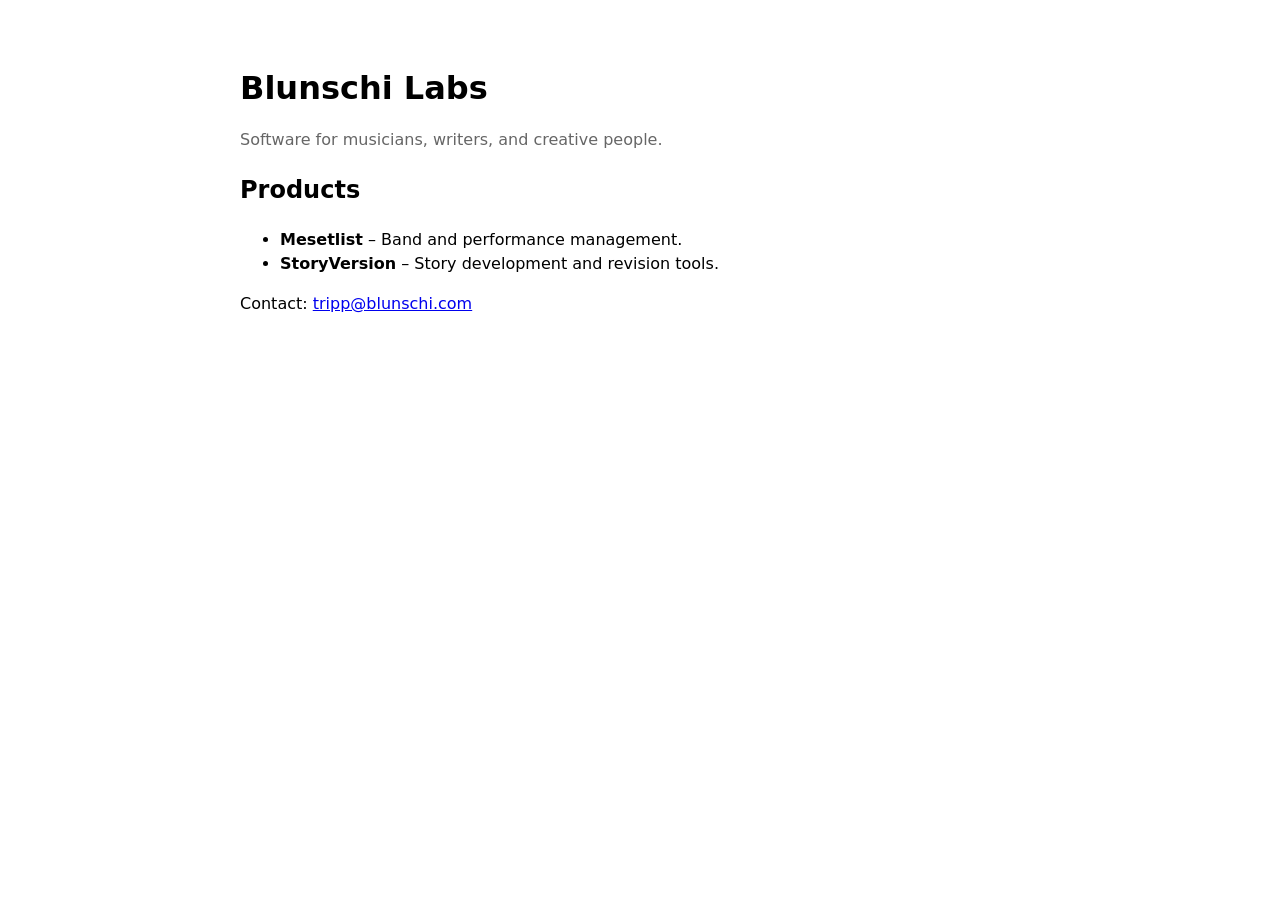
==== index.html @ f917e369 "Add initial index.html for Blunschi" ====
<!DOCTYPE html>
<html lang="en">
<head>
  <meta charset="utf-8" />
  <meta name="viewport" content="width=device-width, initial-scale=1" />
  <title>Blunschi Labs</title>
  <style>
    body {
      max-width: 800px;
      margin: 4rem auto;
      padding: 0 1rem;
      font-family: system-ui, sans-serif;
      line-height: 1.5;
    }

    h1 {
      margin-bottom: 0.25rem;
    }

    .muted {
      color: #666;
    }
  </style>
</head>
<body>
  <h1>Blunschi Labs</h1>

  <p class="muted">
    Software for musicians, writers, and creative people.
  </p>

  <h2>Products</h2>

  <ul>
    <li><strong>Mesetlist</strong> – Band and performance management.</li>
    <li><strong>StoryVersion</strong> – Story development and revision tools.</li>
  </ul>

  <p>
    Contact:
    <a href="mailto:tripp@blunschi.com">tripp@blunschi.com</a>
  </p>
</body>
</html>
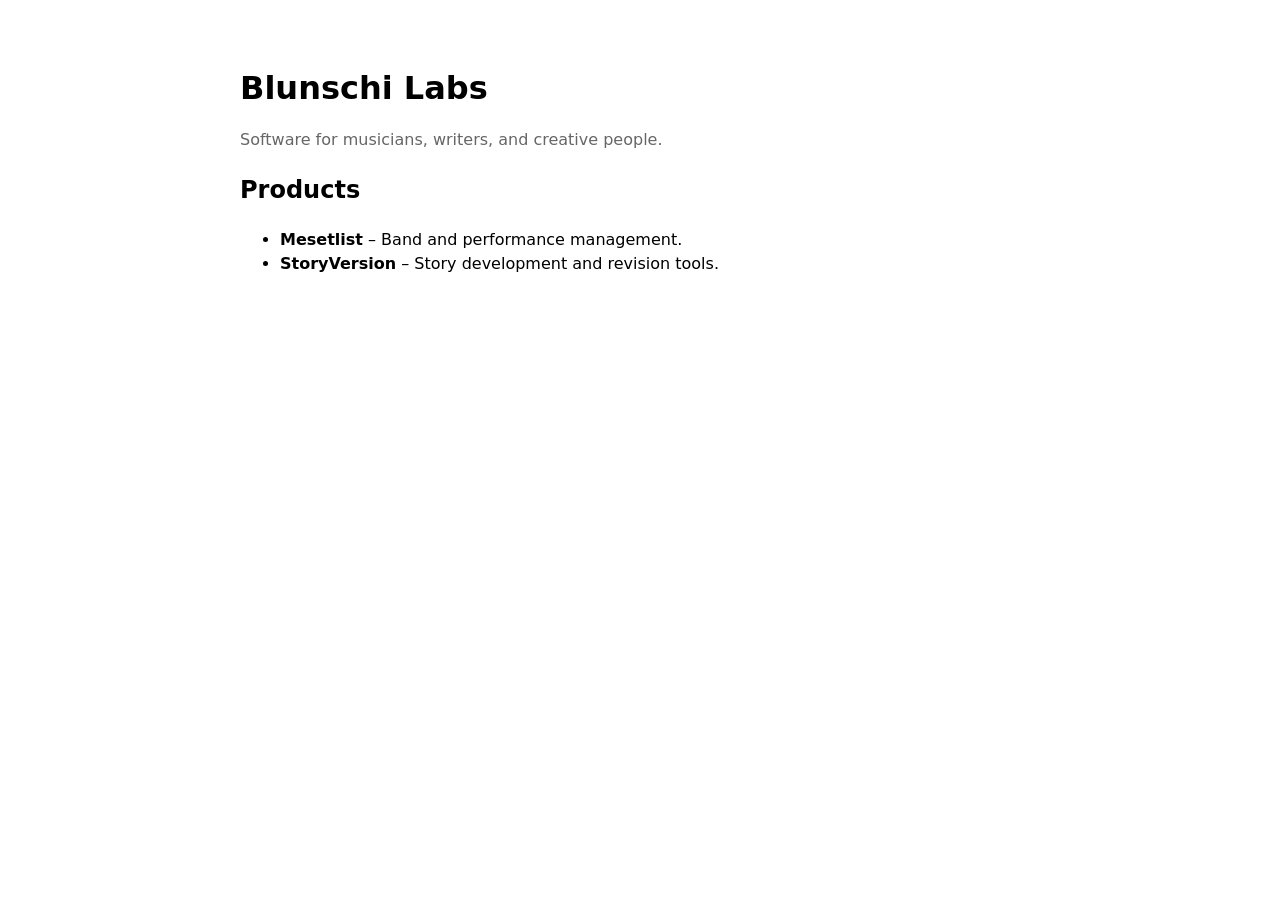
==== commit 98e140a1: "Remove email address" ====
--- a/index.html
+++ b/index.html
@@ -36,9 +36,6 @@
     <li><strong>StoryVersion</strong> – Story development and revision tools.</li>
   </ul>
 
-  <p>
-    Contact:
-    <a href="mailto:tripp@blunschi.com">tripp@blunschi.com</a>
-  </p>
+ 
 </body>
 </html>
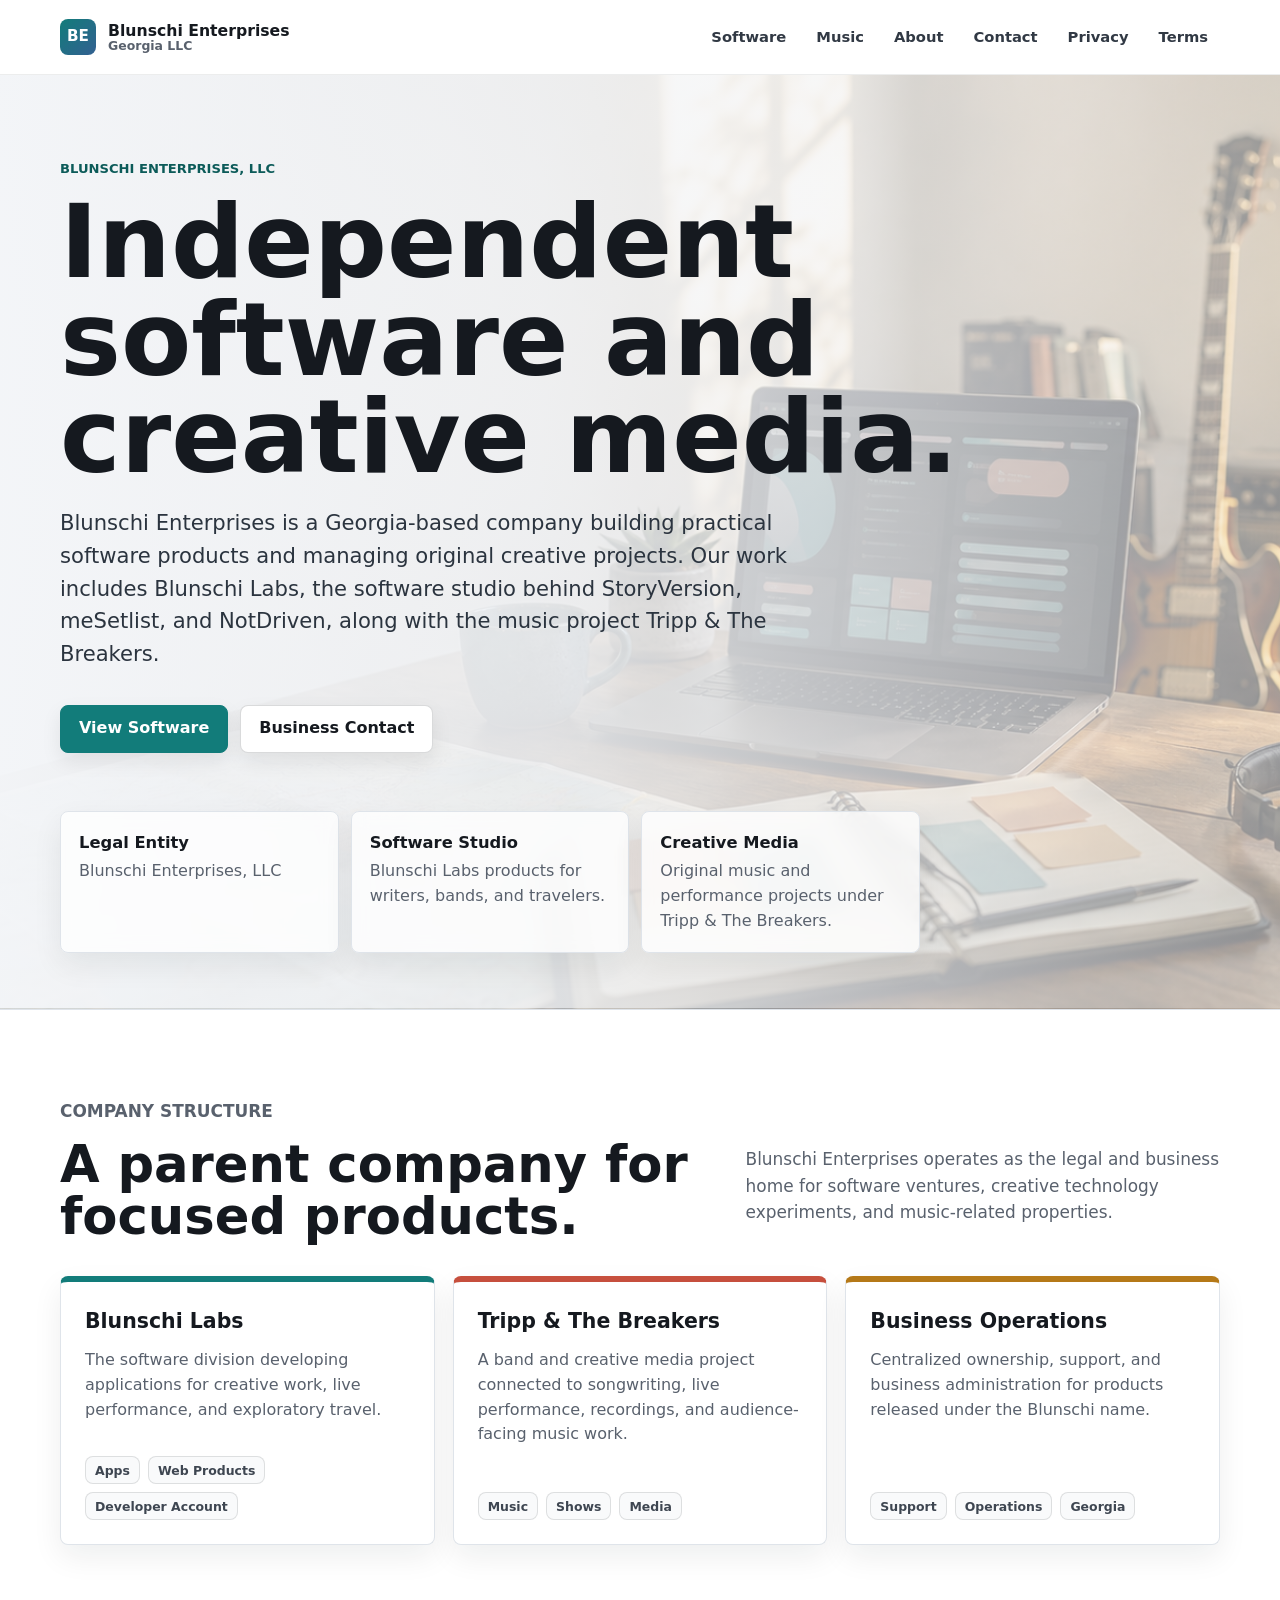
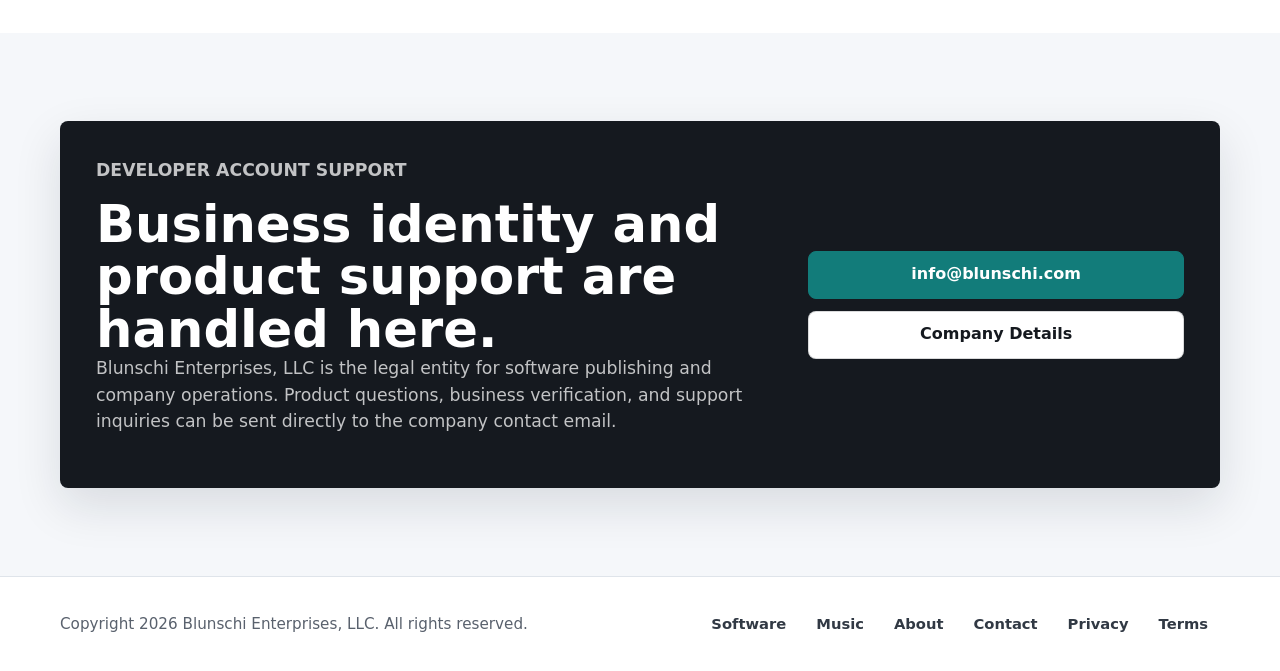
==== commit 542eb2d6: "better web site" ====
--- a/index.html
+++ b/index.html
@@ -3,39 +3,164 @@
 <head>
   <meta charset="utf-8" />
   <meta name="viewport" content="width=device-width, initial-scale=1" />
-  <title>Blunschi Labs</title>
-  <style>
-    body {
-      max-width: 800px;
-      margin: 4rem auto;
-      padding: 0 1rem;
-      font-family: system-ui, sans-serif;
-      line-height: 1.5;
-    }
-
-    h1 {
-      margin-bottom: 0.25rem;
-    }
-
-    .muted {
-      color: #666;
-    }
-  </style>
+  <meta
+    name="description"
+    content="Blunschi Enterprises, LLC is a Georgia-based company developing independent software products and creative media projects."
+  />
+  <title>Blunschi Enterprises, LLC</title>
+  <link rel="icon" href="favicon.ico" sizes="any" />
+  <link rel="icon" href="favicon.svg" type="image/svg+xml" />
+  <link rel="apple-touch-icon" href="apple-touch-icon.png" />
+  <link rel="stylesheet" href="assets/styles.css" />
 </head>
 <body>
-  <h1>Blunschi Labs</h1>
+  <header class="site-header">
+    <div class="nav-shell">
+      <a class="brand" href="index.html" aria-label="Blunschi Enterprises home">
+        <span class="brand-mark">BE</span>
+        <span class="brand-text">
+          <span>Blunschi Enterprises</span>
+          <span>Georgia LLC</span>
+        </span>
+      </a>
+      <nav class="site-nav" aria-label="Primary navigation">
+        <a href="software.html">Software</a>
+        <a href="music.html">Music</a>
+        <a href="about.html">About</a>
+        <a href="contact.html">Contact</a>
+        <a href="privacy.html">Privacy</a>
+        <a href="terms.html">Terms</a>
+      </nav>
+    </div>
+  </header>
 
-  <p class="muted">
-    Software for musicians, writers, and creative people.
-  </p>
+  <main>
+    <section class="hero" aria-label="Company overview">
+      <div class="hero-inner">
+        <p class="eyebrow">Blunschi Enterprises, LLC</p>
+        <h1>Independent software and creative media.</h1>
+        <p class="hero-copy">
+          Blunschi Enterprises is a Georgia-based company building practical software products
+          and managing original creative projects. Our work includes Blunschi Labs, the software
+          studio behind StoryVersion, meSetlist, and NotDriven, along with the music project
+          Tripp &amp; The Breakers.
+        </p>
+        <div class="hero-actions">
+          <a class="button primary" href="software.html">View Software</a>
+          <a class="button" href="contact.html">Business Contact</a>
+        </div>
+        <div class="hero-proof" aria-label="Company highlights">
+          <div class="proof-item">
+            <strong>Legal Entity</strong>
+            <span>Blunschi Enterprises, LLC</span>
+          </div>
+          <div class="proof-item">
+            <strong>Software Studio</strong>
+            <span>Blunschi Labs products for writers, bands, and travelers.</span>
+          </div>
+          <div class="proof-item">
+            <strong>Creative Media</strong>
+            <span>Original music and performance projects under Tripp &amp; The Breakers.</span>
+          </div>
+        </div>
+      </div>
+    </section>
 
-  <h2>Products</h2>
+    <section class="section">
+      <div class="section-inner">
+        <div class="section-heading">
+          <div>
+            <p class="eyebrow">Company Structure</p>
+            <h2>A parent company for focused products.</h2>
+          </div>
+          <p>
+            Blunschi Enterprises operates as the legal and business home for software ventures,
+            creative technology experiments, and music-related properties.
+          </p>
+        </div>
 
-  <ul>
-    <li><strong>Mesetlist</strong> – Band and performance management.</li>
-    <li><strong>StoryVersion</strong> – Story development and revision tools.</li>
-  </ul>
+        <div class="venture-grid">
+          <article class="venture-card software">
+            <div>
+              <h3>Blunschi Labs</h3>
+              <p>
+                The software division developing applications for creative work, live performance,
+                and exploratory travel.
+              </p>
+            </div>
+            <div class="tag-row">
+              <span class="tag">Apps</span>
+              <span class="tag">Web Products</span>
+              <span class="tag">Developer Account</span>
+            </div>
+          </article>
 
- 
+          <article class="venture-card music">
+            <div>
+              <h3>Tripp &amp; The Breakers</h3>
+              <p>
+                A band and creative media project connected to songwriting, live performance,
+                recordings, and audience-facing music work.
+              </p>
+            </div>
+            <div class="tag-row">
+              <span class="tag">Music</span>
+              <span class="tag">Shows</span>
+              <span class="tag">Media</span>
+            </div>
+          </article>
+
+          <article class="venture-card company">
+            <div>
+              <h3>Business Operations</h3>
+              <p>
+                Centralized ownership, support, and business administration for products released
+                under the Blunschi name.
+              </p>
+            </div>
+            <div class="tag-row">
+              <span class="tag">Support</span>
+              <span class="tag">Operations</span>
+              <span class="tag">Georgia</span>
+            </div>
+          </article>
+        </div>
+      </div>
+    </section>
+
+    <section class="section alt">
+      <div class="section-inner">
+        <div class="contact-band">
+          <div>
+            <p class="eyebrow">Developer Account Support</p>
+            <h2>Business identity and product support are handled here.</h2>
+            <p>
+              Blunschi Enterprises, LLC is the legal entity for software publishing and company
+              operations. Product questions, business verification, and support inquiries can be
+              sent directly to the company contact email.
+            </p>
+          </div>
+          <div class="contact-actions">
+            <a class="button primary" href="mailto:info@blunschi.com">info@blunschi.com</a>
+            <a class="button" href="about.html">Company Details</a>
+          </div>
+        </div>
+      </div>
+    </section>
+  </main>
+
+  <footer class="site-footer">
+    <div class="footer-inner">
+      <span>Copyright 2026 Blunschi Enterprises, LLC. All rights reserved.</span>
+      <nav class="footer-nav" aria-label="Footer navigation">
+        <a href="software.html">Software</a>
+        <a href="music.html">Music</a>
+        <a href="about.html">About</a>
+        <a href="contact.html">Contact</a>
+        <a href="privacy.html">Privacy</a>
+        <a href="terms.html">Terms</a>
+      </nav>
+    </div>
+  </footer>
 </body>
 </html>
--- a/assets/styles.css
+++ b/assets/styles.css
@@ -0,0 +1,630 @@
+:root {
+  color-scheme: light;
+  --ink: #15191f;
+  --muted: #59616d;
+  --line: #dfe4ea;
+  --paper: #ffffff;
+  --wash: #f5f7fa;
+  --teal: #127c7a;
+  --teal-dark: #0c5b59;
+  --coral: #c64f3d;
+  --gold: #b57918;
+  --blue: #345f92;
+  --shadow: 0 18px 48px rgba(20, 28, 38, 0.12);
+}
+
+* {
+  box-sizing: border-box;
+}
+
+html {
+  scroll-behavior: smooth;
+}
+
+body {
+  margin: 0;
+  color: var(--ink);
+  background: var(--wash);
+  font-family: Inter, ui-sans-serif, system-ui, -apple-system, BlinkMacSystemFont, "Segoe UI", sans-serif;
+  line-height: 1.55;
+}
+
+a {
+  color: inherit;
+  text-decoration: none;
+}
+
+main {
+  overflow: hidden;
+}
+
+.site-header {
+  position: sticky;
+  top: 0;
+  z-index: 10;
+  border-bottom: 1px solid rgba(21, 25, 31, 0.08);
+  background: rgba(255, 255, 255, 0.94);
+  backdrop-filter: blur(16px);
+}
+
+.nav-shell {
+  width: min(1160px, calc(100% - 32px));
+  min-height: 74px;
+  margin: 0 auto;
+  display: flex;
+  align-items: center;
+  justify-content: space-between;
+  gap: 24px;
+}
+
+.brand {
+  display: flex;
+  align-items: center;
+  gap: 12px;
+  min-width: 220px;
+  font-weight: 760;
+}
+
+.brand-mark {
+  width: 36px;
+  height: 36px;
+  display: grid;
+  place-items: center;
+  border-radius: 8px;
+  color: #ffffff;
+  background:
+    linear-gradient(135deg, rgba(18, 124, 122, 0.96), rgba(52, 95, 146, 0.96)),
+    var(--teal);
+  font-size: 0.95rem;
+}
+
+.brand-text {
+  display: grid;
+  line-height: 1.1;
+}
+
+.brand-text span:first-child {
+  font-size: 0.98rem;
+}
+
+.brand-text span:last-child {
+  color: var(--muted);
+  font-size: 0.78rem;
+  font-weight: 650;
+}
+
+.site-nav,
+.footer-nav {
+  display: flex;
+  align-items: center;
+  justify-content: flex-end;
+  gap: 6px;
+  flex-wrap: wrap;
+}
+
+.site-nav a,
+.footer-nav a {
+  min-height: 38px;
+  display: inline-flex;
+  align-items: center;
+  border-radius: 8px;
+  padding: 0 12px;
+  color: #313944;
+  font-size: 0.92rem;
+  font-weight: 650;
+}
+
+.site-nav a:hover,
+.site-nav a[aria-current="page"],
+.footer-nav a:hover {
+  background: rgba(18, 124, 122, 0.09);
+  color: var(--teal-dark);
+}
+
+.hero {
+  position: relative;
+  min-height: calc(100vh - 74px);
+  display: grid;
+  align-items: center;
+  border-bottom: 1px solid var(--line);
+  background:
+    linear-gradient(90deg, rgba(245, 247, 250, 0.98) 0%, rgba(245, 247, 250, 0.9) 42%, rgba(245, 247, 250, 0.58) 100%),
+    url("hero-company.png");
+  background-size: cover;
+  background-position: center;
+}
+
+.hero-inner,
+.page-hero-inner,
+.section-inner {
+  width: min(1160px, calc(100% - 32px));
+  margin: 0 auto;
+}
+
+.hero-inner {
+  padding: 84px 0 56px;
+}
+
+.page-hero {
+  border-bottom: 1px solid var(--line);
+  background: #ffffff;
+}
+
+.page-hero-inner {
+  padding: 74px 0 56px;
+}
+
+.eyebrow {
+  margin: 0 0 14px;
+  color: var(--teal-dark);
+  font-size: 0.82rem;
+  font-weight: 800;
+  letter-spacing: 0;
+  text-transform: uppercase;
+}
+
+h1,
+h2,
+h3,
+p {
+  margin-top: 0;
+}
+
+h1 {
+  max-width: 900px;
+  margin-bottom: 22px;
+  font-size: clamp(3.15rem, 8vw, 6.9rem);
+  line-height: 0.95;
+  letter-spacing: 0;
+}
+
+.page-hero h1 {
+  font-size: clamp(2.7rem, 6vw, 5.6rem);
+}
+
+h2 {
+  margin-bottom: 0;
+  font-size: clamp(2.05rem, 4vw, 3.7rem);
+  line-height: 1.02;
+  letter-spacing: 0;
+}
+
+h3 {
+  margin-bottom: 10px;
+  font-size: 1.28rem;
+  letter-spacing: 0;
+}
+
+.hero-copy,
+.page-copy {
+  max-width: 760px;
+  color: #2b343f;
+  font-size: clamp(1.1rem, 2vw, 1.32rem);
+}
+
+.hero-actions {
+  display: flex;
+  align-items: center;
+  gap: 12px;
+  flex-wrap: wrap;
+  margin-top: 34px;
+}
+
+.button {
+  min-height: 48px;
+  display: inline-flex;
+  align-items: center;
+  justify-content: center;
+  border: 1px solid rgba(21, 25, 31, 0.16);
+  border-radius: 8px;
+  padding: 0 18px;
+  background: #ffffff;
+  color: var(--ink);
+  font-weight: 760;
+  box-shadow: 0 8px 20px rgba(21, 25, 31, 0.08);
+}
+
+.button.primary {
+  border-color: var(--teal);
+  background: var(--teal);
+  color: #ffffff;
+}
+
+.button:hover {
+  transform: translateY(-1px);
+}
+
+.hero-proof,
+.venture-grid,
+.software-grid,
+.policy-grid,
+.detail-grid {
+  display: grid;
+  gap: 18px;
+}
+
+.hero-proof {
+  grid-template-columns: repeat(3, minmax(0, 1fr));
+  max-width: 860px;
+  margin-top: 58px;
+  gap: 12px;
+}
+
+.venture-grid,
+.software-grid,
+.detail-grid {
+  grid-template-columns: repeat(3, minmax(0, 1fr));
+}
+
+.policy-grid {
+  grid-template-columns: repeat(2, minmax(0, 1fr));
+}
+
+.proof-item,
+.venture-card,
+.product-card,
+.policy-card,
+.detail-card {
+  border: 1px solid var(--line);
+  border-radius: 8px;
+  background: #ffffff;
+  box-shadow: 0 12px 30px rgba(21, 25, 31, 0.07);
+}
+
+.proof-item {
+  min-height: 104px;
+  padding: 18px;
+  background: rgba(255, 255, 255, 0.78);
+  backdrop-filter: blur(8px);
+}
+
+.proof-item strong {
+  display: block;
+  margin-bottom: 4px;
+  font-size: 1.02rem;
+}
+
+.proof-item span,
+.venture-card p,
+.product-card p,
+.policy-card p,
+.detail-card p,
+.section-heading p,
+.wide-copy,
+.about-grid p {
+  color: var(--muted);
+}
+
+.section {
+  padding: 88px 0;
+  background: var(--paper);
+}
+
+.section.alt {
+  background: var(--wash);
+}
+
+.section-heading {
+  display: grid;
+  grid-template-columns: minmax(0, 0.86fr) minmax(280px, 0.64fr);
+  gap: 48px;
+  align-items: end;
+  margin-bottom: 34px;
+}
+
+.section-heading p,
+.wide-copy,
+.about-grid p {
+  font-size: 1.06rem;
+}
+
+.venture-card,
+.product-card,
+.policy-card,
+.detail-card {
+  padding: 24px;
+}
+
+.venture-card {
+  min-height: 260px;
+  display: flex;
+  flex-direction: column;
+  justify-content: space-between;
+  overflow: hidden;
+}
+
+.venture-card.software {
+  border-top: 6px solid var(--teal);
+}
+
+.venture-card.music {
+  border-top: 6px solid var(--coral);
+}
+
+.venture-card.company {
+  border-top: 6px solid var(--gold);
+}
+
+.tag-row {
+  display: flex;
+  gap: 8px;
+  flex-wrap: wrap;
+  margin-top: 18px;
+}
+
+.tag {
+  min-height: 28px;
+  display: inline-flex;
+  align-items: center;
+  border: 1px solid rgba(21, 25, 31, 0.12);
+  border-radius: 8px;
+  padding: 0 9px;
+  background: #f9fafb;
+  color: #3e4651;
+  font-size: 0.78rem;
+  font-weight: 750;
+}
+
+.product-card {
+  min-height: 350px;
+  display: flex;
+  flex-direction: column;
+}
+
+.product-topline {
+  display: flex;
+  align-items: center;
+  justify-content: space-between;
+  gap: 12px;
+  margin-bottom: 24px;
+}
+
+.product-icon {
+  width: 48px;
+  height: 48px;
+  display: grid;
+  place-items: center;
+  border-radius: 8px;
+  color: #ffffff;
+  font-weight: 850;
+  background: var(--teal);
+}
+
+.product-card:nth-child(2) .product-icon {
+  background: var(--coral);
+}
+
+.product-card:nth-child(3) .product-icon {
+  background: var(--blue);
+}
+
+.status {
+  min-height: 30px;
+  display: inline-flex;
+  align-items: center;
+  border-radius: 8px;
+  padding: 0 10px;
+  background: #edf7f6;
+  color: var(--teal-dark);
+  font-size: 0.78rem;
+  font-weight: 780;
+}
+
+.product-link {
+  margin-top: auto;
+  color: var(--teal-dark);
+  font-weight: 790;
+}
+
+.music-band,
+.about-grid,
+.contact-band {
+  display: grid;
+  gap: 36px;
+}
+
+.music-band {
+  grid-template-columns: minmax(0, 0.92fr) minmax(280px, 0.58fr);
+  align-items: stretch;
+}
+
+.about-grid {
+  grid-template-columns: minmax(0, 0.72fr) minmax(300px, 0.48fr);
+  gap: 48px;
+}
+
+.music-copy {
+  padding: 32px 0;
+}
+
+.music-copy p {
+  color: var(--muted);
+  font-size: 1.08rem;
+}
+
+.media-panel {
+  min-height: 360px;
+  border-radius: 8px;
+  border: 1px solid rgba(21, 25, 31, 0.1);
+  background:
+    linear-gradient(rgba(21, 25, 31, 0.1), rgba(21, 25, 31, 0.55)),
+    url("music-stage.png");
+  background-size: cover;
+  background-position: center;
+  box-shadow: var(--shadow);
+  overflow: hidden;
+  display: flex;
+  align-items: flex-end;
+  padding: 24px;
+  color: #ffffff;
+}
+
+.media-panel strong {
+  display: block;
+  font-size: 1.55rem;
+  line-height: 1.1;
+}
+
+.media-panel span {
+  color: rgba(255, 255, 255, 0.78);
+}
+
+.fact-list,
+.policy-list {
+  display: grid;
+  gap: 12px;
+  margin: 0;
+  padding: 0;
+  list-style: none;
+}
+
+.fact-list li,
+.policy-list li {
+  border: 1px solid var(--line);
+  border-radius: 8px;
+  padding: 16px;
+  background: #ffffff;
+}
+
+.fact-list strong,
+.policy-list strong {
+  display: block;
+  margin-bottom: 4px;
+}
+
+.fact-list span,
+.policy-list span {
+  color: var(--muted);
+}
+
+.contact-band {
+  grid-template-columns: minmax(0, 0.72fr) minmax(280px, 0.4fr);
+  align-items: center;
+  border-radius: 8px;
+  padding: 36px;
+  background: #15191f;
+  color: #ffffff;
+  box-shadow: var(--shadow);
+}
+
+.contact-band p {
+  color: rgba(255, 255, 255, 0.74);
+  font-size: 1.08rem;
+}
+
+.contact-actions {
+  display: flex;
+  flex-direction: column;
+  gap: 12px;
+}
+
+.contact-actions .button {
+  width: 100%;
+  box-shadow: none;
+}
+
+.policy-card ul {
+  margin: 16px 0 0;
+  padding-left: 20px;
+  color: var(--muted);
+}
+
+.text-page {
+  max-width: 860px;
+}
+
+.text-page h2 {
+  margin-top: 36px;
+  margin-bottom: 14px;
+  font-size: clamp(1.65rem, 3vw, 2.35rem);
+}
+
+.text-page p,
+.text-page li {
+  color: var(--muted);
+  font-size: 1.04rem;
+}
+
+.text-page a {
+  color: var(--teal-dark);
+  font-weight: 760;
+}
+
+.site-footer {
+  border-top: 1px solid var(--line);
+  background: #ffffff;
+}
+
+.footer-inner {
+  width: min(1160px, calc(100% - 32px));
+  margin: 0 auto;
+  padding: 28px 0;
+  display: flex;
+  justify-content: space-between;
+  gap: 24px;
+  align-items: center;
+  flex-wrap: wrap;
+  color: var(--muted);
+  font-size: 0.95rem;
+}
+
+@media (max-width: 860px) {
+  .nav-shell {
+    min-height: auto;
+    padding: 14px 0;
+    align-items: flex-start;
+    flex-direction: column;
+  }
+
+  .site-nav {
+    justify-content: flex-start;
+  }
+
+  .hero {
+    min-height: auto;
+  }
+
+  .hero-inner {
+    padding-top: 74px;
+  }
+
+  .hero-proof,
+  .venture-grid,
+  .software-grid,
+  .policy-grid,
+  .detail-grid,
+  .section-heading,
+  .music-band,
+  .about-grid,
+  .contact-band {
+    grid-template-columns: 1fr;
+  }
+
+  .section {
+    padding: 64px 0;
+  }
+}
+
+@media (max-width: 560px) {
+  .brand {
+    min-width: 0;
+  }
+
+  .site-nav a,
+  .footer-nav a {
+    padding: 0 9px;
+    font-size: 0.86rem;
+  }
+
+  h1 {
+    font-size: clamp(2.75rem, 15vw, 4.6rem);
+  }
+
+  .hero-proof {
+    margin-top: 36px;
+  }
+
+  .contact-band {
+    padding: 24px;
+  }
+}
